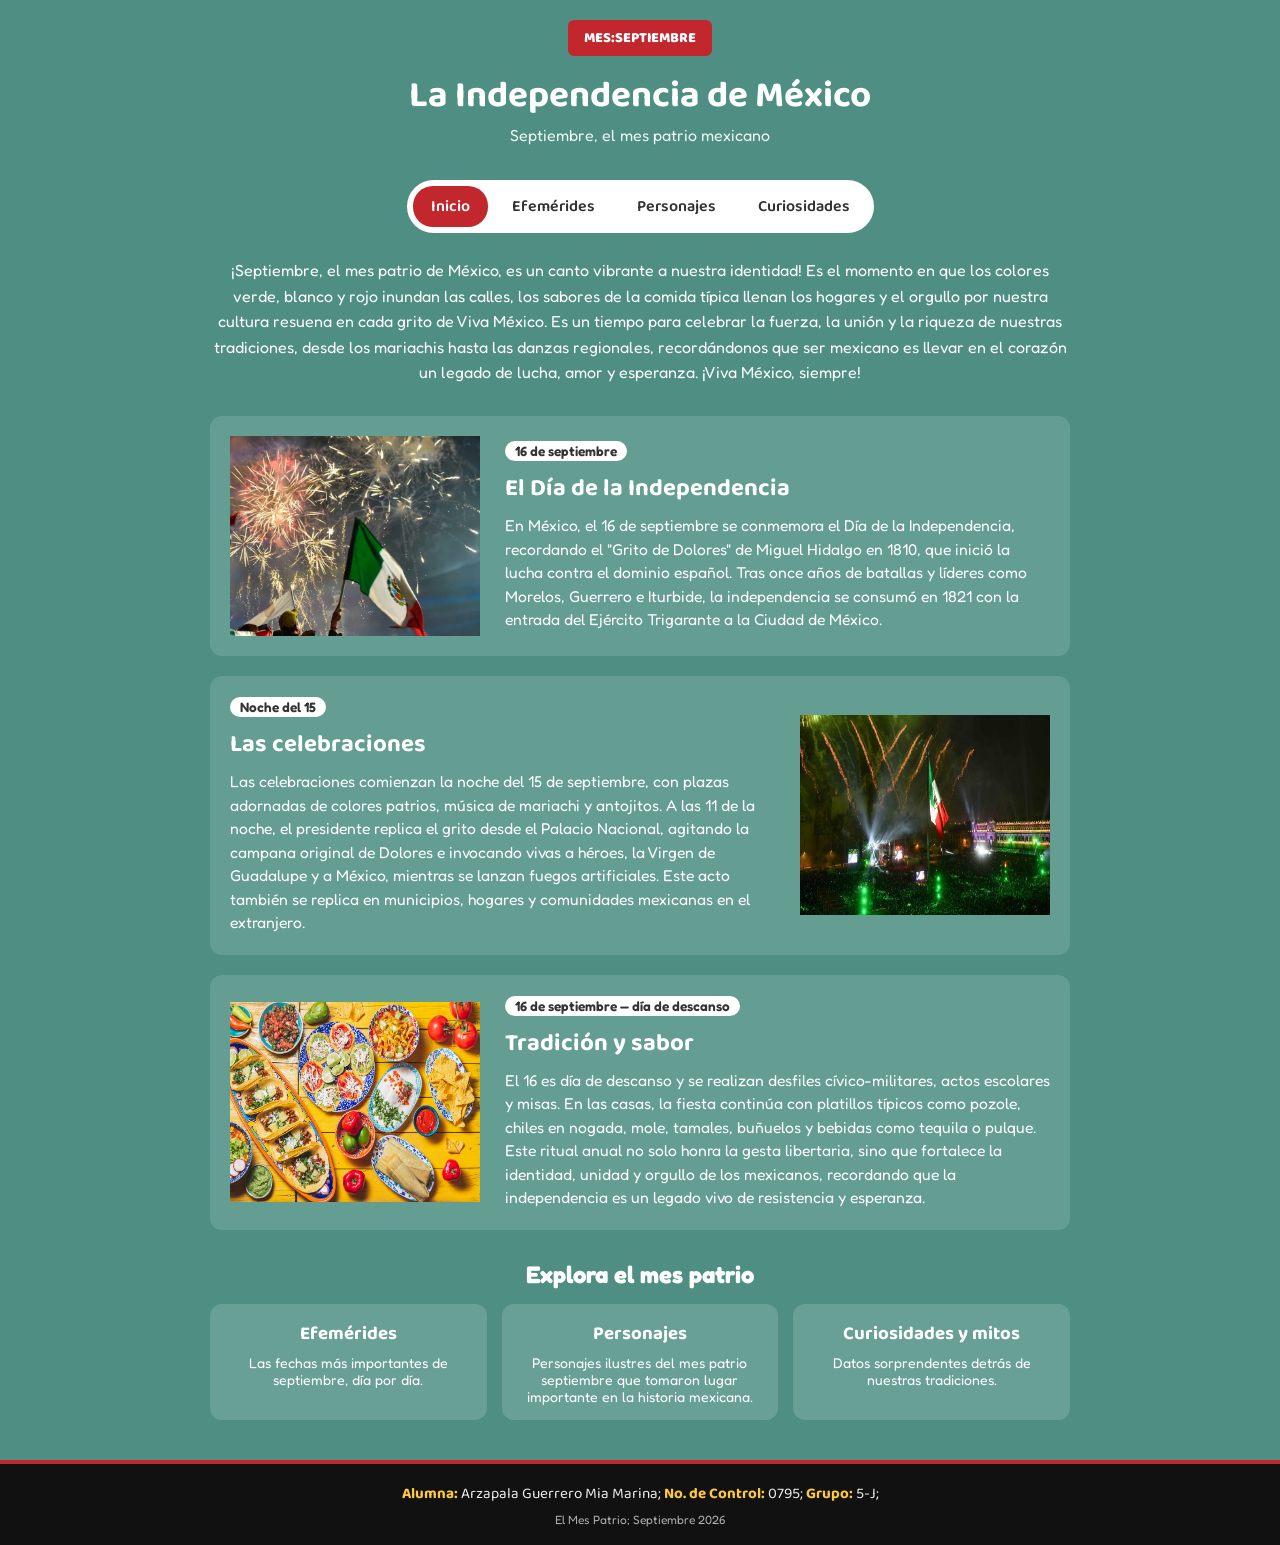
==== index.html @ ad6b58e4 "Add files via upload" ====
<!DOCTYPE html>
<!-- DEFINE EL DOCUMENTO COMO HTML-->
<html lang="es">
  <!-- DEFINE EL idioma principal (español)-->
<head>
  <!-- DEFINE EL encabezado-->
  <meta charset="UTF-8">
  <!-- DEFINE los caracteres-->
  <meta name="viewport" content="width=device-width, initial-scale=1.0">
  <!-- configura la escala de visualizacion de cada dispositivo-->
  <title>El Mes Patrio | Inicio</title>
  <!-- define titulo que se muestra en la pestaña-->
  <link rel="stylesheet" href="styles.css">
  <!-- conecta el css externo para el diseño-->
</head>
  <!-- termina el encabezado-->
<body class="tema-inicio">
  <!-- inicia el contenido con el estilo de css(tema-inicio)-->
  <header class="encabezado">
    <!-- inicia el encabezado con el estilo del css (encabezado)-->
    <div class="cinta-mes">MES:<span>SEPTIEMBRE</span></div>
    <!-- INICIA un estilo y agrupa una decoracion que resalta la palabra SEPTIEMBRE -->
    <h1>La Independencia de México</h1>
    <!-- titulo-->
    <p class="subtitulo">Septiembre, el mes patrio mexicano</p>
    <!-- con el estilo de css (subtitulo) resalta la oracion-->
  </header>
<!-- cierra el encabezado-->
  <nav class="menu-principal">
    <!-- Define el area de los enlaces de la barra de navegacion-->
    <div class="menu-pill">
      <!-- contenedor estilizado de forma de pastilla-->
      <a href="index.html" class="activo">Inicio</a>
      <a href="efemerides.html">Efemérides</a>
      <a href="personajes.html">Personajes</a>
      <a href="curiosidades.html">Curiosidades</a>
    </div>
    <!-- cierra contenedor-->
  </nav>
<!-- cierra barra de navegacion-->
  <main>
    <!-- marca el bloque central del contenido-->
    <section class="hero">
      <!-- efecto de impacto visual-->
      <div class="bandera-franjas">
        <!-- agrupa diseño del css-->
        <span class="franja-verde"></span><span class="franja-blanca"></span><span class="franja-roja"></span>
        <!-- inicia cadda franja de un colorr-->
      </div>
      <p>
        <!-- inicia parrafo-->
        ¡Septiembre, el mes patrio de México, es un canto vibrante a nuestra identidad! Es el momento en que
        los colores verde, blanco y rojo inundan las calles, los sabores de la comida típica llenan los hogares
        y el orgullo por nuestra cultura resuena en cada grito de Viva México. Es un tiempo para celebrar la
        fuerza, la unión y la riqueza de nuestras tradiciones, desde los mariachis hasta las danzas regionales,
        recordándonos que ser mexicano es llevar en el corazón un legado de lucha, amor y esperanza.
        ¡Viva México, siempre!
      </p>
      <div class="papel-picado">
        <!-- agrupa-->
        <span></span><span></span><span></span><span></span><span></span><span></span><span></span><span></span>
        <!-- etiwuetas vacias para generar ese efecto visual-->
      </div>
    </section>
    <!-- cierra el hero-->
<!-- inicia un elemento decorativo del css llamado (bloque)-->
    <section class="bloque">
      <img src="img/independencia.png" width="250" height="200">
      <!-- coloca la imagen de la carpeta en ciertas medidas-->
      <div class="bloque-texto">
        <!-- agrupa el texto al primer bloque-->
        <span class="fecha-etiqueta">16 de septiembre</span>
        <!-- inicia un elemento decorativo css para la fecha del bloque-->
        <h2>El Día de la Independencia</h2>
        <!-- titulo-->
        <p>
          En México, el 16 de septiembre se conmemora el Día de la Independencia, recordando el
          "Grito de Dolores" de Miguel Hidalgo en 1810, que inició la lucha contra el dominio español.
          Tras once años de batallas y líderes como Morelos, Guerrero e Iturbide, la independencia se
          consumó en 1821 con la entrada del Ejército Trigarante a la Ciudad de México.
        </p>
      </div>
    </section>
<!-- se cierra el primer bloque-->
    <section class="bloque invertido">
      <!-- se inicia el css de bloque invertido-->
      <img src="img/noche15.png" width="250" height="200">
      <!-- pone una imagen de ciertas medidas-->
      <div class="bloque-texto">
        <!-- agrupa el texto al bloque-->
        <span class="fecha-etiqueta">Noche del 15</span>
        <!-- inicia el css de fecha para escribir la fecha-->
        <h2>Las celebraciones</h2>
        <!-- titulo-->
        <p>
          Las celebraciones comienzan la noche del 15 de septiembre, con plazas adornadas de colores
          patrios, música de mariachi y antojitos. A las 11 de la noche, el presidente replica el grito
          desde el Palacio Nacional, agitando la campana original de Dolores e invocando vivas a héroes,
          la Virgen de Guadalupe y a México, mientras se lanzan fuegos artificiales. Este acto también
          se replica en municipios, hogares y comunidades mexicanas en el extranjero.
        </p>
      </div>
    </section>
    <!-- se cierra el segundo bloque-->

    <section class="bloque">
      <!-- inicia el css de bloque-->
      <img src="img/comida.png" width="250" height="200">
      <!-- pone una imagen a ciertas medidas-->
      <div class="bloque-texto">
        <!-- agrupa el texto al bloque-->
        <span class="fecha-etiqueta">16 de septiembre — día de descanso</span>
        <!-- inicia un elemento visual css para escribir ese texto-->
        <h2>Tradición y sabor</h2>
        <!-- titulo-->
        <p>
          El 16 es día de descanso y se realizan desfiles cívico-militares, actos escolares y misas.
          En las casas, la fiesta continúa con platillos típicos como pozole, chiles en nogada, mole,
          tamales, buñuelos y bebidas como tequila o pulque. Este ritual anual no solo honra la gesta
          libertaria, sino que fortalece la identidad, unidad y orgullo de los mexicanos, recordando
          que la independencia es un legado vivo de resistencia y esperanza.
        </p>
      </div>
    </section>
    <!-- cierra el bloque 3-->
    <section>
      <div class="titulo-seccion">
        <!-- agrupa el titulo css-->
        <h2>Explora el mes patrio</h2>
        <!-- titulo-->
      </div>
      <div class="tarjetas-mini">
        <!-- agrupa las tarjetas del css (ordena)-->
        <div class="tarjeta-mini">
          <!-- que la primera tarjeta sea correspondiente al primer tema efemerides-->
          <h3>Efemérides</h3>
          <p>Las fechas más importantes de septiembre, día por día.</p>
        </div>
        <div class="tarjeta-mini">
          <!-- agrupa el texto a la tarjeta-->
          <h3>Personajes</h3>
          <p>Personajes ilustres del mes patrio septiembre que tomaron lugar importante en la historia mexicana.</p>
        </div>
        <div class="tarjeta-mini">
          <!-- agrupa el texto a la tarjeta-->
          <h3>Curiosidades y mitos</h3>
          <p>Datos sorprendentes detrás de nuestras tradiciones.</p>
        </div>
      </div>
    </section>
  </main>
<!-- cierra la seccion principal-->
  <footer class="pie-pagina">
    <!-- inicia el pie de pagina con el elemento decorativo css-->
    <div class="datos-alumno">
      <!-- agrupa (ordena) los elementos escritos-->
      <strong>Alumna:</strong> Arzapala Guerrero Mia Marina;
      <!-- strong resalta (en negrita)-->
      <strong>No. de Control:</strong> 0795;
      <strong>Grupo:</strong> 5-J;
    </div>
    <div class="creditos">El Mes Patrio; Septiembre 2026</div>
    <!-- se agrupa el texto al elemento decorativo y se escribe el texto-->
  </footer>
  <!-- cierra el pie de pagina-->
</body>
  <!-- cierra el body-->
</html>
<!-- cierra htmnl-->
---- styles.css ----
@import url('https://fonts.googleapis.com/css2?family=Fredoka:wght@400;600&family=Baloo+2:wght@600;800&display=swap');

* {
  margin: 0;
  padding: 0;
  box-sizing: border-box;
}

body {
  font-family: 'Fredoka', sans-serif;
  color: #ffffff;
  background-color: #4f8f83;
  min-height: 100vh;
}

/* ---------- Temas de fondo ---------- */
body.tema-inicio      { background-color: #4f8f83; }
body.tema-efemerides  { background-color: #7d1a3d; }
body.tema-personajes  { background-color: #d9822b; }
body.tema-curiosidades { background-color: #22c98f; color: #1a1a1a; }

/* ---------- Encabezado ---------- */
header.encabezado {
  padding: 20px;
  text-align: center;
}

.cinta-mes {
  display: inline-block;
  background: #c1272d;
  color: #fff;
  font-family: 'Baloo 2', sans-serif;
  font-weight: 800;
  padding: 6px 16px;
  border-radius: 6px;
  margin-bottom: 10px;
  font-size: 0.9rem;
}

header.encabezado h1 {
  font-family: 'Baloo 2', sans-serif;
  font-size: 2.3rem;
}

header.encabezado p.subtitulo {
  font-size: 1rem;
  opacity: 0.9;
}

/* ---------- Navegación ---------- */
nav.menu-principal {
  display: flex;
  justify-content: center;
  margin: 15px 0 25px;
}

.menu-pill {
  background: #ffffff;
  border-radius: 30px;
  padding: 6px;
  display: flex;
  gap: 6px;
  flex-wrap: wrap;
  justify-content: center;
}

.menu-pill a {
  text-decoration: none;
  color: #333;
  font-family: 'Baloo 2', sans-serif;
  font-weight: 600;
  padding: 8px 18px;
  border-radius: 20px;
}

.menu-pill a:hover {
  background: #eee;
}

.tema-inicio .menu-pill a.activo       { background: #c1272d; color: #fff; }
.tema-efemerides .menu-pill a.activo   { background: #c1136a; color: #fff; }
.tema-personajes .menu-pill a.activo   { background: #1b4332; color: #fff; }
.tema-curiosidades .menu-pill a.activo { background: #148f63; color: #fff; }

/* ---------- Estructura Principal ---------- */
main {
  max-width: 900px;
  margin: 0 auto;
  padding: 0 20px 40px;
}

/* Bloques de contenido */
.bloque {
  display: flex;
  align-items: center;
  gap: 25px;
  background: rgba(255, 255, 255, 0.12);
  border-radius: 12px;
  padding: 20px;
  margin-bottom: 20px;
}

.tema-curiosidades .bloque {
  background: rgba(255, 255, 255, 0.6);
}

.bloque.invertido {
  flex-direction: row-reverse;
}

/* Contenedor e imágenes */
.bloque-icono {
  flex: 0 0 140px;
  display: flex;
  justify-content: center;
  align-items: center;
}

.imagen-bloque {
  width: 100%;
  max-width: 130px;
  height: 130px;
  object-fit: cover;
  border-radius: 10px;
}

.bloque-texto {
  flex: 1;
}

.bloque h2 {
  font-family: 'Baloo 2', sans-serif;
  font-size: 1.5rem;
  margin-bottom: 6px;
}

.bloque .fecha-etiqueta {
  display: inline-block;
  font-weight: 600;
  background: #ffffff;
  color: #333;
  padding: 2px 10px;
  border-radius: 12px;
  font-size: 0.85rem;
  margin-bottom: 8px;
}

.bloque p {
  line-height: 1.5;
  font-size: 0.98rem;
}

/* ---------- Inicio (Hero & Tarjetas) ---------- */
.hero {
  text-align: center;
  margin-bottom: 30px;
}

.hero p {
  line-height: 1.6;
  font-size: 1rem;
}

.titulo-seccion {
  text-align: center;
  margin: 30px 0 15px;
}

.tarjetas-mini {
  display: grid;
  grid-template-columns: repeat(auto-fit, minmax(200px, 1fr));
  gap: 15px;
}

.tarjeta-mini {
  background: rgba(255, 255, 255, 0.15);
  border-radius: 12px;
  padding: 15px;
  text-align: center;
}

.imagen-tarjeta {
  width: 50px;
  height: 50px;
  object-fit: contain;
  margin-bottom: 8px;
}

.tarjeta-mini h3 {
  font-family: 'Baloo 2', sans-serif;
  margin-bottom: 5px;
}

.tarjeta-mini p {
  font-size: 0.88rem;
}

/* ---------- Footer ---------- */
footer.pie-pagina {
  background: #111;
  color: #eee;
  text-align: center;
  padding: 18px 20px;
  border-top: 4px solid #c1272d;
}

footer.pie-pagina .datos-alumno {
  font-family: 'Baloo 2', sans-serif;
  font-size: 0.95rem;
}

footer.pie-pagina .datos-alumno strong {
  color: #ffc93c;
}

footer.pie-pagina .creditos {
  margin-top: 6px;
  font-size: 0.75rem;
  opacity: 0.7;
}

/* ---------- Adaptabilidad Móvil ---------- */
@media (max-width: 600px) {
  .bloque, .bloque.invertido {
    flex-direction: column;
    text-align: center;
  }
  .bloque-icono {
    flex: initial;
  }
}
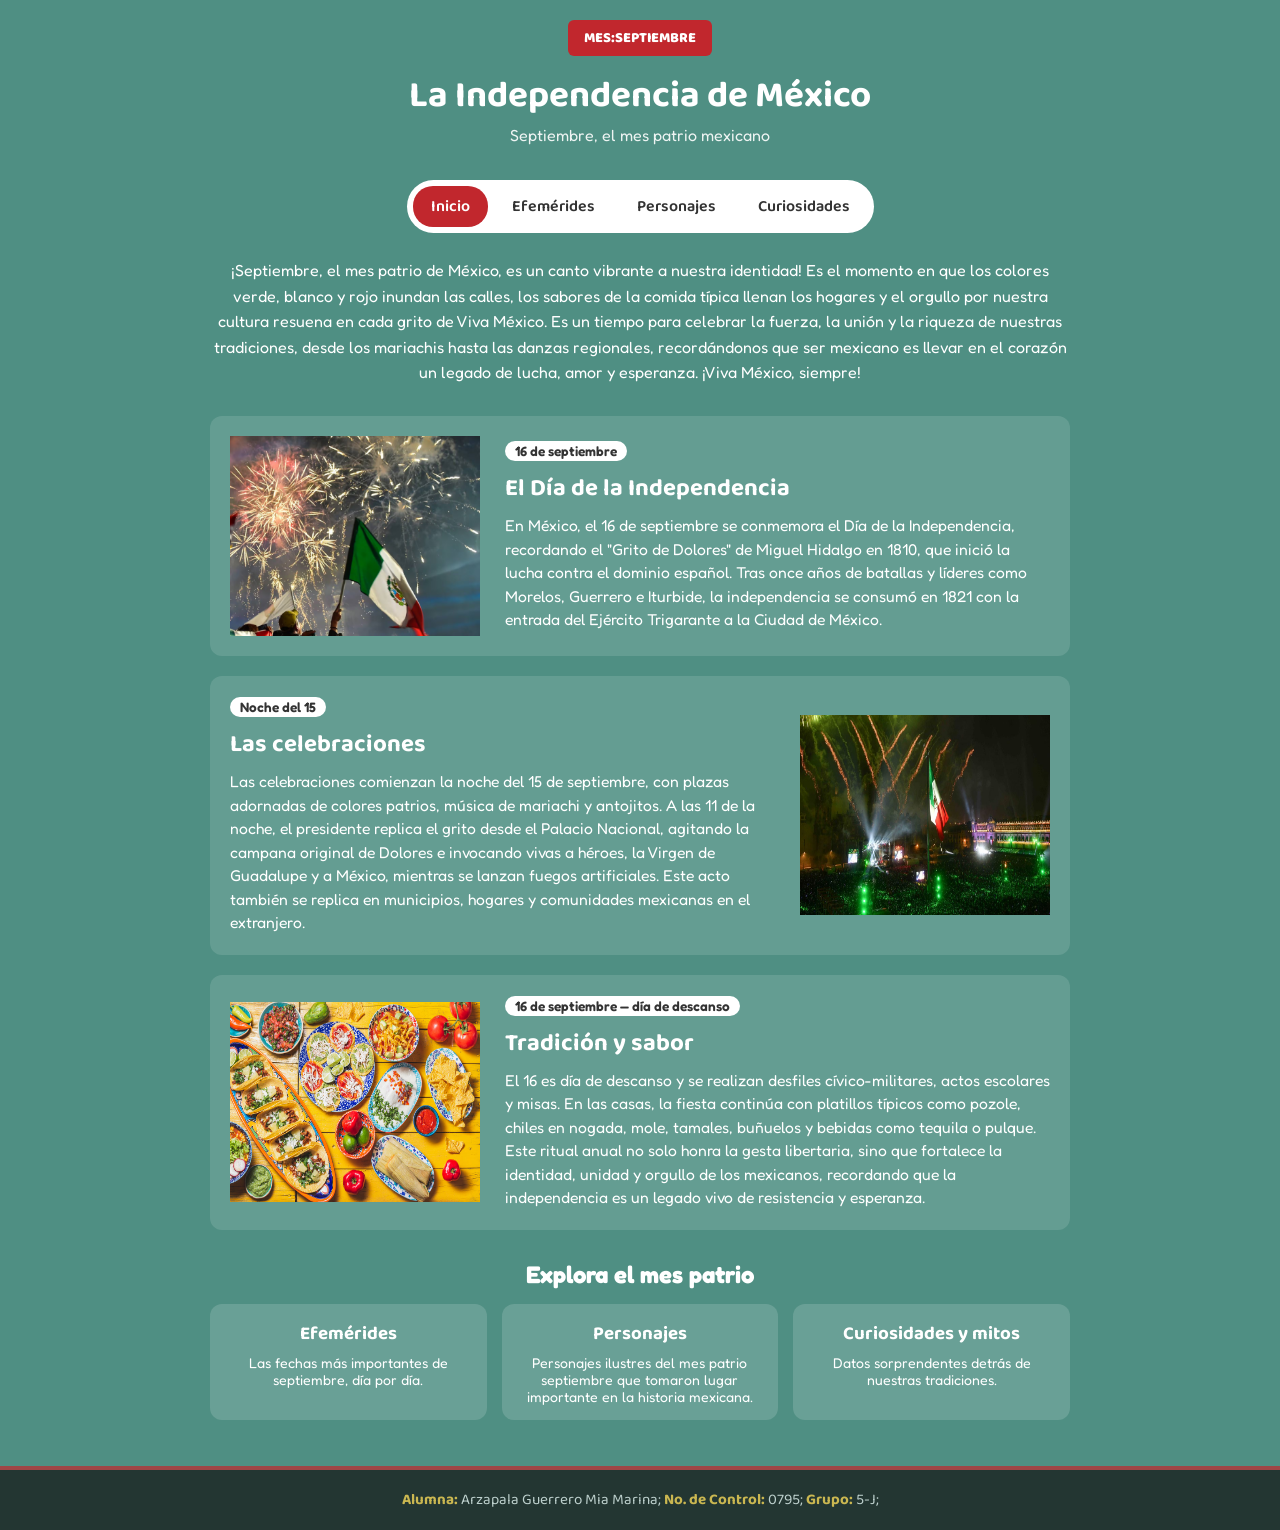
==== commit 949b238a: "Fix HTML structure and formatting issues" ====
--- a/index.html
+++ b/index.html
@@ -159,8 +159,6 @@
       <strong>No. de Control:</strong> 0795;
       <strong>Grupo:</strong> 5-J;
     </div>
-    <div class="creditos">El Mes Patrio; Septiembre 2026</div>
-    <!-- se agrupa el texto al elemento decorativo y se escribe el texto-->
   </footer>
   <!-- cierra el pie de pagina-->
 </body>
--- a/styles.css
+++ b/styles.css
@@ -215,18 +215,12 @@
   color: #ffc93c;
 }
 
-footer.pie-pagina .creditos {
+footer.pie-pagina {
   margin-top: 6px;
   font-size: 0.75rem;
   opacity: 0.7;
 }
 
-/* ---------- Adaptabilidad Móvil ---------- */
-@media (max-width: 600px) {
-  .bloque, .bloque.invertido {
-    flex-direction: column;
-    text-align: center;
-  }
   .bloque-icono {
     flex: initial;
   }
